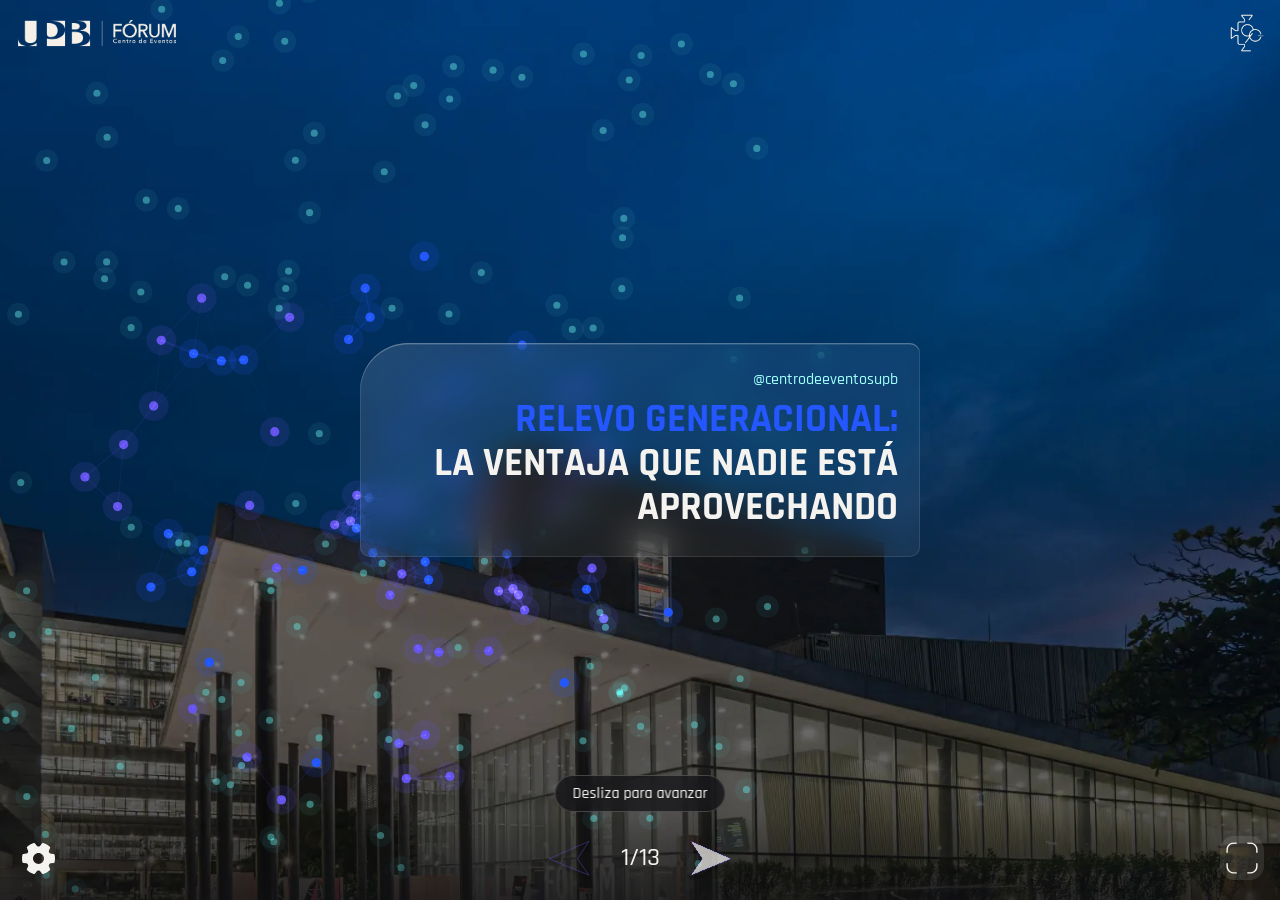
==== movil.html @ ac7fb0ed "Versión para celular y QR en la diapositiva final - movil.html / movil.css / movil.js: presentación " ====
<!doctype html>
<html lang="es">
  <head>
    <meta charset="utf-8" />
    <meta name="viewport" content="width=device-width, initial-scale=1, viewport-fit=cover" />
    <meta name="theme-color" content="#101114" />
    <title>Fórum UPB | Relevo generacional · Celular</title>
    <link rel="preconnect" href="https://fonts.googleapis.com" />
    <link rel="preconnect" href="https://fonts.gstatic.com" crossorigin />
    <link href="https://fonts.googleapis.com/css2?family=Rajdhani:wght@500;700&display=swap" rel="stylesheet" />
    <link rel="stylesheet" href="./movil.css" />
  </head>
  <body>
    <main class="m-app" id="app" aria-label="Presentación Relevo generacional · Fórum UPB">
      <div class="m-bg" id="bg" aria-hidden="true"></div>
      <canvas class="m-particles" id="particles" aria-hidden="true"></canvas>
      <div class="m-glass" id="glass" aria-hidden="true"></div>

      <header class="m-header">
        <img class="m-brand-forum" src="./assets/brand-forum.png" alt="UPB Fórum Centro de Eventos" />
        <img class="m-brand-ninety" src="./assets/brand-90.png" alt="UPB 90 años" />
      </header>

      <section class="m-card" id="card" aria-live="polite"></section>

      <p class="m-hint" id="hint" role="status"></p>
      <p class="m-hint m-notice" id="notice" role="status"></p>

      <nav class="m-nav" aria-label="Navegación">
        <div class="m-lang" id="lang-toggle">
          <button class="m-lang__gear" id="gear" type="button" aria-label="Idioma" aria-expanded="false">
            <img class="gear-closed" src="./assets/icons/gear-closed.svg" alt="" />
            <img class="gear-open" src="./assets/icons/gear-open-vector.svg" alt="" />
          </button>
          <div class="m-lang__pill">
            <span class="m-lang__highlight"></span>
            <button type="button" data-lang="es">Esp</button>
            <button type="button" data-lang="pt">Por</button>
          </div>
        </div>

        <div class="m-arrows">
          <button class="m-arrow m-arrow--prev" id="prev" type="button" aria-label="Diapositiva anterior">
            <img src="./assets/icons/arrow-left.svg" alt="" />
          </button>
          <span class="m-counter" id="counter">1/13</span>
          <button class="m-arrow m-arrow--next" id="next" type="button" aria-label="Diapositiva siguiente">
            <img src="./assets/icons/arrow-right.svg" alt="" />
          </button>
        </div>

        <button class="m-fullscreen" id="fullscreen" type="button" aria-label="Pantalla completa">
          <img src="./assets/icons/fullscreen.svg" alt="" />
        </button>
      </nav>
    </main>

    <script src="./config.js"></script>
    <script src="./slides.js"></script>
    <script src="./particles.js"></script>
    <script src="./movil.js"></script>
  </body>
</html>
---- movil.css ----
/* Versión para celular: mismo lenguaje visual del Figma (fondos, vidrio, Rajdhani,
   flechas, engranaje) reorganizado en una columna que se adapta a la pantalla. */

:root {
  --ink: #f4f3ef;
  --base: #101114;
  --font: "Rajdhani", "Arial Narrow", "Segoe UI", sans-serif;
  --move: 0.8s cubic-bezier(0.65, 0, 0.35, 1);
  --gap: 16px;
  --top: calc(env(safe-area-inset-top, 0px) + 64px);
  --bottom: calc(env(safe-area-inset-bottom, 0px) + 84px);
  --k: 0.4;
}

* {
  box-sizing: border-box;
}

html,
body {
  margin: 0;
  height: 100%;
  background: var(--base);
  overflow: hidden;
  overscroll-behavior: none;
}

body {
  font-family: var(--font);
  color: var(--ink);
  -webkit-font-smoothing: antialiased;
  -webkit-tap-highlight-color: transparent;
}

button {
  font: inherit;
  color: inherit;
  background: none;
  border: 0;
  padding: 0;
  cursor: pointer;
}

button:focus-visible,
a:focus-visible {
  outline: 2px solid #65e6e2;
  outline-offset: 3px;
  border-radius: 10px;
}

.m-app {
  position: fixed;
  inset: 0;
  overflow: hidden;
  touch-action: pan-y;
}

/* ---------- Fondo y partículas ---------- */

.m-bg,
.m-bg > div {
  position: absolute;
  inset: 0;
}

.m-bg > div {
  background-size: cover;
  background-position: center;
  opacity: 0;
  transition: opacity var(--move);
}

.m-bg > div.is-visible {
  opacity: 1;
}

.m-particles {
  position: absolute;
  inset: 0;
  z-index: 1;
  width: 100%;
  height: 100%;
  pointer-events: none;
}

.m-app.particles-front .m-particles {
  z-index: 3;
}

/* ---------- Vidrio ---------- */

.m-glass {
  position: absolute;
  z-index: 2;
  left: 0;
  top: 0;
  width: 0;
  height: 0;
  opacity: 0;
  background: rgba(244, 243, 239, 0.06);
  backdrop-filter: blur(var(--blur, 28px)) saturate(112%) brightness(1.05);
  -webkit-backdrop-filter: blur(var(--blur, 28px)) saturate(112%) brightness(1.05);
  box-shadow:
    inset 0 1.5px 0 rgba(255, 255, 255, 0.2),
    inset 0 0 0 1px rgba(255, 255, 255, 0.1);
  pointer-events: none;
  transition:
    left var(--move),
    top var(--move),
    width var(--move),
    height var(--move),
    border-radius var(--move),
    opacity 0.5s ease;
}

.m-glass::before {
  content: "";
  position: absolute;
  inset: 0;
  border-radius: inherit;
  background: linear-gradient(135deg, rgba(255, 255, 255, 0.08), rgba(255, 255, 255, 0) 45%);
}

.m-glass.is-visible {
  opacity: 1;
}

/* ---------- Marca ---------- */

.m-header {
  position: absolute;
  z-index: 4;
  top: 0;
  left: 0;
  right: 0;
  display: flex;
  align-items: center;
  justify-content: space-between;
  padding: calc(env(safe-area-inset-top, 0px) + 14px) var(--gap) 0;
  pointer-events: none;
}

.m-brand-forum {
  height: 30px;
  width: auto;
}

.m-brand-ninety {
  height: 38px;
  width: auto;
}

/* ---------- Tarjeta de texto ---------- */

.m-card {
  position: absolute;
  z-index: 4;
  left: var(--gap);
  right: var(--gap);
  max-width: 560px;
  margin: 0 auto;
  padding: 28px 22px;
  display: flex;
  flex-direction: column;
  gap: 10px;
  text-align: center;
  opacity: 0;
  transform: translateY(12px);
  transition:
    opacity 0.45s ease,
    transform 0.6s cubic-bezier(0.2, 0.7, 0.2, 1);
}

.m-card.is-visible {
  opacity: 1;
  transform: none;
}

.m-card[data-anchor="top"] {
  top: calc(var(--top) + 8px);
}

.m-card[data-anchor="center"] {
  top: 50%;
  translate: 0 -50%;
}

.m-card[data-anchor="bottom"] {
  bottom: calc(var(--bottom) + 8px);
}

.m-card[data-align="right"] {
  text-align: right;
}

.m-t {
  margin: 0;
  font-weight: 700;
  line-height: 1.09;
  font-size: max(14px, calc(var(--fs, 48) * var(--k) * 1px));
  overflow-wrap: break-word;
}

.m-t span[data-size] {
  font-size: max(14px, calc(var(--fs) * var(--k) * 1px));
}

.m-t a {
  color: inherit;
  text-decoration: underline;
  text-decoration-thickness: 2px;
  text-underline-offset: 4px;
}

/* ---------- Navegación ---------- */

.m-nav {
  position: absolute;
  z-index: 5;
  left: 0;
  right: 0;
  bottom: 0;
  height: var(--bottom);
  padding: 0 var(--gap) env(safe-area-inset-bottom, 0px);
  display: grid;
  grid-template-columns: 1fr auto 1fr;
  align-items: center;
  background: linear-gradient(to top, rgba(16, 17, 20, 0.55), rgba(16, 17, 20, 0));
}

.m-arrows {
  display: flex;
  align-items: center;
  gap: 22px;
}

.m-arrow {
  position: relative;
  width: 40px;
  height: 34px;
  flex: none;
}

.m-arrow img {
  position: absolute;
  left: -3.1px;
  top: -0.35px;
  width: 46.2px;
  height: 40.3px;
  display: block;
}

.m-arrow--prev {
  transform: scaleX(-1);
}

.m-arrow:disabled {
  cursor: default;
}

.m-counter {
  font-weight: 500;
  font-size: 26px;
  line-height: 1;
  min-width: 58px;
  text-align: center;
  font-variant-numeric: tabular-nums;
}

.m-fullscreen {
  justify-self: end;
  width: 44px;
  height: 44px;
  border-radius: 14px;
}

.m-fullscreen img {
  display: block;
  width: 44px;
  height: 44px;
}

.m-fullscreen[hidden] {
  display: none;
}

/* Componente 1 (engranaje + selector de idioma), a escala de celular */

.m-lang {
  position: relative;
  justify-self: start;
  width: 44px;
  height: 44px;
}

.m-lang__gear {
  position: relative;
  width: 44px;
  height: 44px;
  display: grid;
  place-items: center;
}

.m-lang__gear img {
  position: absolute;
  transition:
    transform 0.3s ease-in,
    opacity 0.3s ease-in;
}

.m-lang__gear .gear-closed {
  width: 33px;
  height: 31px;
  left: 5.5px;
  top: 6.5px;
}

.m-lang__gear .gear-open {
  width: 31px;
  height: 33px;
  left: 6.5px;
  top: 5.5px;
  opacity: 0;
}

.m-lang__pill {
  position: absolute;
  left: 0;
  bottom: 54px;
  width: 132px;
  height: 36px;
  border-radius: 36px;
  background: linear-gradient(90deg, rgba(101, 230, 226, 0.43) 11.5%, rgba(142, 141, 139, 0.25));
  backdrop-filter: blur(10px);
  -webkit-backdrop-filter: blur(10px);
  clip-path: inset(100% 0 0 0 round 36px);
  opacity: 0;
  pointer-events: none;
  transition:
    clip-path 0.3s ease-in,
    opacity 0.3s ease-in;
}

.m-lang__highlight {
  position: absolute;
  left: 4px;
  top: 4px;
  width: 62px;
  height: 28px;
  border-radius: 28px;
  background: rgba(255, 255, 255, 0.28);
  box-shadow: inset 0 0 0 1px rgba(255, 255, 255, 0.35);
  transition: left 0.3s ease-out;
}

.m-lang[data-lang="pt"] .m-lang__highlight {
  left: 66px;
}

.m-lang__pill button {
  position: absolute;
  top: 0;
  width: 66px;
  height: 36px;
  font-weight: 500;
  font-size: 22px;
  line-height: 36px;
  color: #ffffff;
}

.m-lang__pill button[data-lang="es"] {
  left: 0;
}

.m-lang__pill button[data-lang="pt"] {
  left: 66px;
}

.m-lang.is-open .m-lang__gear img {
  transition-timing-function: ease-out;
}

.m-lang.is-open .gear-closed {
  opacity: 0;
  transform: rotate(-90deg);
}

.m-lang.is-open .gear-open {
  opacity: 1;
  transform: rotate(-90deg);
}

.m-lang.is-open .m-lang__pill {
  clip-path: inset(0 0 0 0 round 36px);
  opacity: 1;
  pointer-events: auto;
  transition-timing-function: ease-out;
}

/* Avisos (deslizar / pantalla completa) */

.m-hint {
  position: absolute;
  z-index: 6;
  left: 50%;
  bottom: calc(var(--bottom) + 4px);
  margin: 0;
  max-width: calc(100% - 2 * var(--gap));
  padding: 8px 18px;
  border-radius: 30px;
  background: rgba(16, 17, 20, 0.7);
  box-shadow: inset 0 0 0 1px rgba(255, 255, 255, 0.2);
  backdrop-filter: blur(10px);
  -webkit-backdrop-filter: blur(10px);
  font-weight: 500;
  font-size: 16px;
  text-align: center;
  opacity: 0;
  transform: translate(-50%, 8px);
  transition: opacity 0.3s ease, transform 0.3s ease;
  pointer-events: none;
}

.m-hint.is-visible {
  opacity: 1;
  transform: translate(-50%, 0);
}

/* ---------- Celular en horizontal ---------- */

@media (orientation: landscape) and (max-height: 560px) {
  :root {
    --top: calc(env(safe-area-inset-top, 0px) + 52px);
    --bottom: calc(env(safe-area-inset-bottom, 0px) + 64px);
  }

  .m-brand-forum {
    height: 24px;
  }

  .m-brand-ninety {
    height: 30px;
  }

  .m-card {
    right: auto;
    width: min(56vw, 560px);
    margin: 0;
    padding: 18px 22px;
  }

  .m-card[data-anchor] {
    top: calc(var(--top) + (100% - var(--top) - var(--bottom)) / 2);
    bottom: auto;
    translate: 0 -50%;
  }
}

@media (prefers-reduced-motion: reduce) {
  :root {
    --move: 0.01s linear;
  }
}
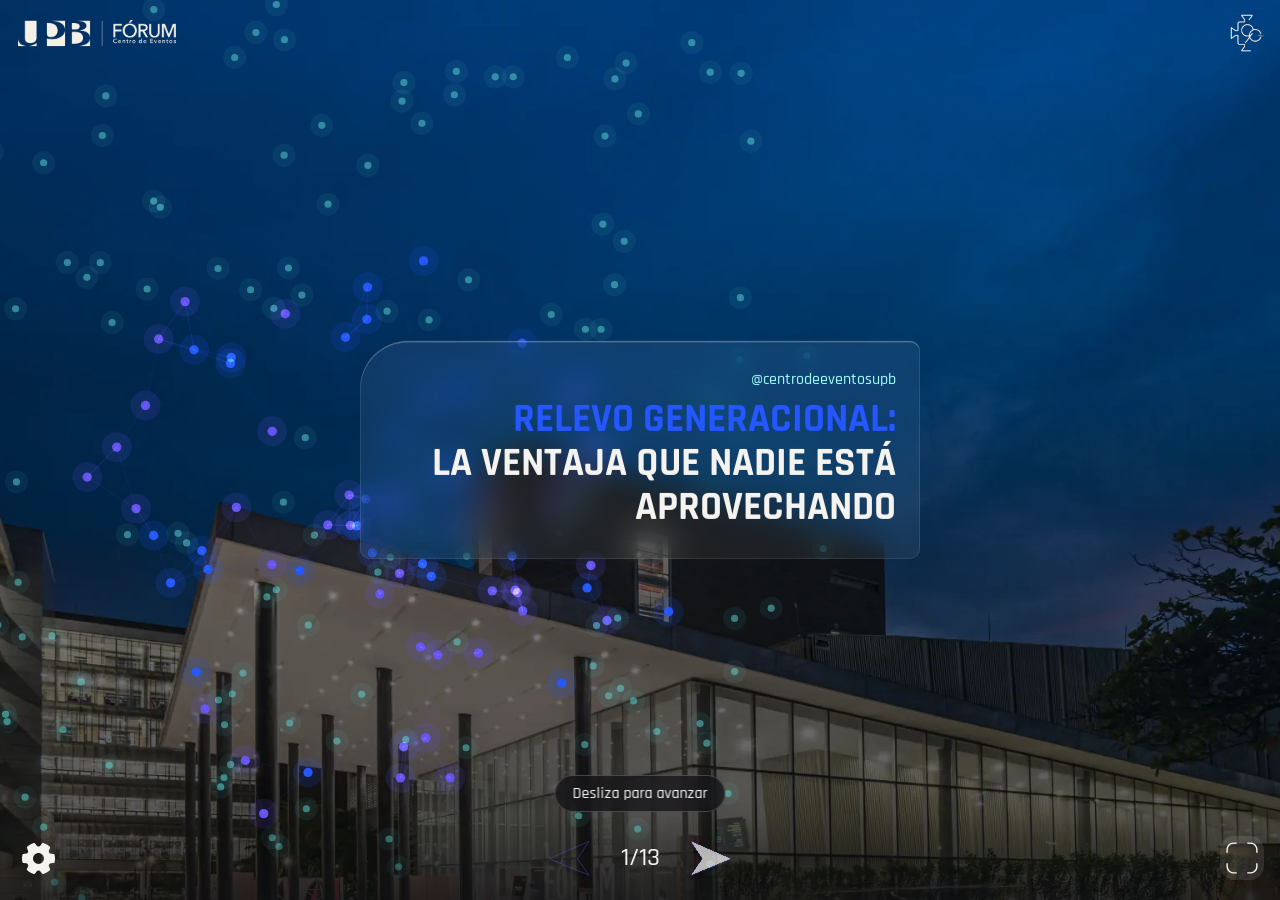
==== commit 1a5ca131: "Escenas propias en 6, 9, 10 y 11, y vidrio del celular corregido - Diapositiva 6: fila que entra por" ====
--- a/movil.html
+++ b/movil.html
@@ -14,7 +14,6 @@
     <main class="m-app" id="app" aria-label="Presentación Relevo generacional · Fórum UPB">
       <div class="m-bg" id="bg" aria-hidden="true"></div>
       <canvas class="m-particles" id="particles" aria-hidden="true"></canvas>
-      <div class="m-glass" id="glass" aria-hidden="true"></div>
 
       <header class="m-header">
         <img class="m-brand-forum" src="./assets/brand-forum.png" alt="UPB Fórum Centro de Eventos" />
--- a/movil.css
+++ b/movil.css
@@ -83,47 +83,6 @@
   pointer-events: none;
 }
 
-.m-app.particles-front .m-particles {
-  z-index: 3;
-}
-
-/* ---------- Vidrio ---------- */
-
-.m-glass {
-  position: absolute;
-  z-index: 2;
-  left: 0;
-  top: 0;
-  width: 0;
-  height: 0;
-  opacity: 0;
-  background: rgba(244, 243, 239, 0.06);
-  backdrop-filter: blur(var(--blur, 28px)) saturate(112%) brightness(1.05);
-  -webkit-backdrop-filter: blur(var(--blur, 28px)) saturate(112%) brightness(1.05);
-  box-shadow:
-    inset 0 1.5px 0 rgba(255, 255, 255, 0.2),
-    inset 0 0 0 1px rgba(255, 255, 255, 0.1);
-  pointer-events: none;
-  transition:
-    left var(--move),
-    top var(--move),
-    width var(--move),
-    height var(--move),
-    border-radius var(--move),
-    opacity 0.5s ease;
-}
-
-.m-glass::before {
-  content: "";
-  position: absolute;
-  inset: 0;
-  border-radius: inherit;
-  background: linear-gradient(135deg, rgba(255, 255, 255, 0.08), rgba(255, 255, 255, 0) 45%);
-}
-
-.m-glass.is-visible {
-  opacity: 1;
-}
 
 /* ---------- Marca ---------- */
 
@@ -159,7 +118,8 @@
   right: var(--gap);
   max-width: 560px;
   margin: 0 auto;
-  padding: 28px 22px;
+  padding: 30px 24px;
+  border-radius: var(--radii, 0);
   display: flex;
   flex-direction: column;
   gap: 10px;
@@ -174,6 +134,21 @@
 .m-card.is-visible {
   opacity: 1;
   transform: none;
+}
+
+/* Vidrio: el mismo efecto del panel de Figma, aplicado a la tarjeta */
+.m-card[data-glass="on"] {
+  background: rgba(244, 243, 239, 0.06);
+  backdrop-filter: blur(var(--blur, 28px)) saturate(112%) brightness(1.05);
+  -webkit-backdrop-filter: blur(var(--blur, 28px)) saturate(112%) brightness(1.05);
+  box-shadow:
+    inset 0 1.5px 0 rgba(255, 255, 255, 0.2),
+    inset 0 0 0 1px rgba(255, 255, 255, 0.1);
+}
+
+/* Sin panel en Figma (diapositivas 3 y 6): el texto va suelto y necesita contraste propio */
+.m-card[data-glass="off"] .m-t {
+  text-shadow: 0 2px 18px rgba(16, 17, 20, 0.85);
 }
 
 .m-card[data-anchor="top"] {
